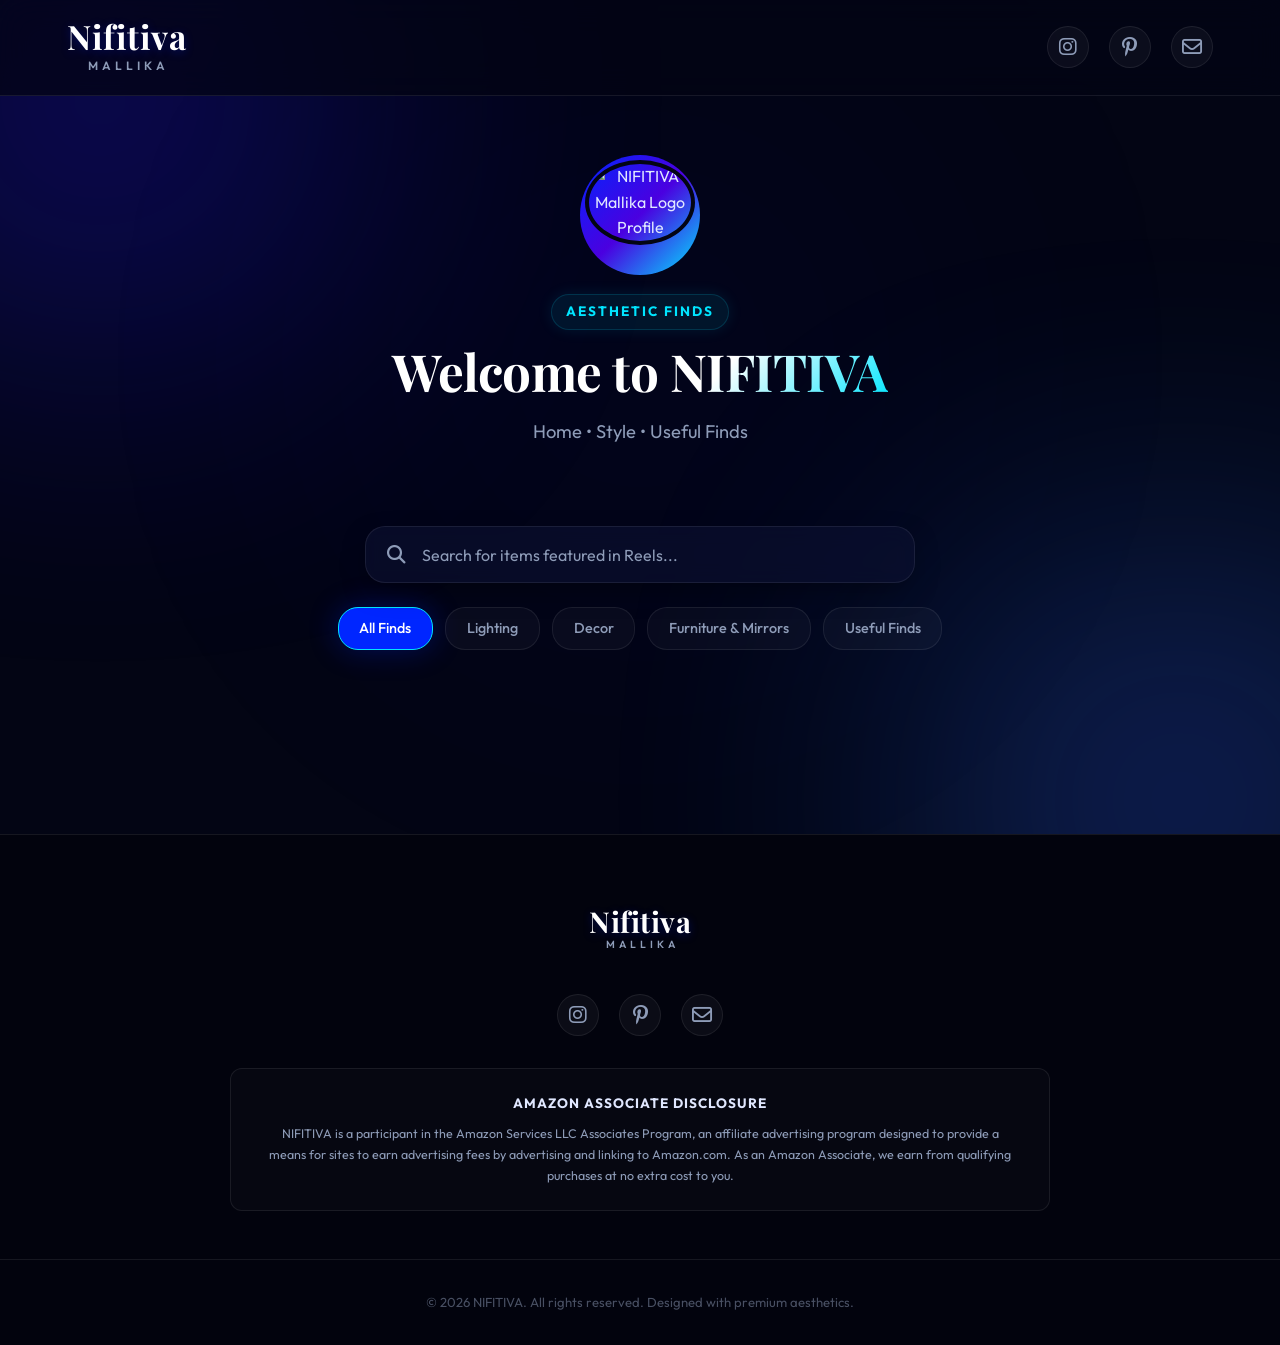
==== index.html @ 05ea8a40 "Deployment: Add cache buster query parameters to index.html assets" ====
<!DOCTYPE html>
<html lang="en">
<head>
  <meta charset="UTF-8">
  <meta name="viewport" content="width=device-width, initial-scale=1.0">
  
  <!-- Premium SEO Tags -->
  <title>NIFITIVA | Curated Premium Home Decor & Useful Finds</title>
  <meta name="description" content="Discover high-aesthetic home decor, lighting, furniture, and useful finds curated by NIFITIVA. Shop Amazon affiliate links featured in our viral reels.">
  
  <!-- Open Graph / Social Sharing Meta -->
  <meta property="og:type" content="website">
  <meta property="og:title" content="NIFITIVA | Premium Home Decor & Useful Finds">
  <meta property="og:description" content="Elevate your everyday spaces with curated premium finds and decor styling guides by NIFITIVA.">
  <meta property="og:url" content="https://bio.site/Nifitiva">
  <meta property="og:image" content="https://media.bio.site/sites/590d4e5c-2c2f-401d-acca-7d3d15156ab4/jFwSN9HBPLG3FWx8JLEGoY.jpg">
  <meta property="og:image:alt" content="NIFITIVA Home Styling">
  
  <!-- Favicon -->
  <link rel="icon" href="https://media.bio.site/favicon.ico">
  
  <!-- Fonts: Outfit (Body) & Playfair Display (Brand Serif Layout) -->
  <link rel="preconnect" href="https://fonts.googleapis.com">
  <link rel="preconnect" href="https://fonts.gstatic.com" crossorigin>
  <link href="https://fonts.googleapis.com/css2?family=Inter:wght@300;400;500;600&family=Outfit:wght@300;400;500;600;700;800&family=Playfair+Display:ital,wght@0,400;0,600;0,700;1,400&display=swap" rel="stylesheet">
  
  <!-- FontAwesome vector icons -->
  <link rel="stylesheet" href="https://cdnjs.cloudflare.com/ajax/libs/font-awesome/6.4.0/css/all.min.css">
  
  <!-- Linked styles -->
  <link rel="stylesheet" href="styles.css?v=2.0">
</head>
<body>

  <!-- DYNAMIC BACKGROUND BLURS -->
  <div class="bg-glow glow-top-left"></div>
  <div class="bg-glow glow-center"></div>
  <div class="bg-glow glow-bottom-right"></div>

  <!-- NAVIGATION NAVBAR -->
  <nav class="navbar" id="navbar">
    <div class="container nav-container">
      <!-- High-fidelity Vectorized Brand Logo -->
      <a href="#" class="logo-box" aria-label="NIFITIVA Home">
        <span class="logo-main">Nifitiva</span>
        <span class="logo-sub">Mallika</span>
      </a>
      
      <!-- Social links directly routing to official profiles -->
      <div class="social-nav">
        <a href="https://www.instagram.com/niffitiva" target="_blank" rel="noopener noreferrer" class="social-btn" title="Follow on Instagram" aria-label="Instagram Profile">
          <i class="fa-brands fa-instagram"></i>
        </a>
        <a href="https://www.pinterest.com/nifitivaa/" target="_blank" rel="noopener noreferrer" class="social-btn" title="Follow on Pinterest" aria-label="Pinterest Profile">
          <i class="fa-brands fa-pinterest-p"></i>
        </a>
        <a href="mailto:corexstudies@gmail.com" class="social-btn" title="Send Email" aria-label="Contact Email">
          <i class="fa-regular fa-envelope"></i>
        </a>
      </div>
    </div>
  </nav>

  <!-- MAIN COVER WRAPPER -->
  <main class="container">
    
    <!-- BRAND HERO SECTION -->
    <header class="hero">
      <div class="hero-profile-container">
        <div class="hero-profile-ring"></div>
        <img src="https://media.bio.site/sites/590d4e5c-2c2f-401d-acca-7d3d15156ab4/jFwSN9HBPLG3FWx8JLEGoY.jpg" alt="NIFITIVA Mallika Logo Profile" class="hero-profile-img">
      </div>
      
      <div class="hero-title-box">
        <span class="hero-tag">Aesthetic Finds</span>
        <h1>Welcome to <span>NIFITIVA</span></h1>
        <p>Home • Style • Useful Finds</p>
      </div>
    </header>

    <!-- INTERACTIVE CONTROL PANEL (Search + Filters) -->
    <section class="control-panel">
      <!-- Real-time search bar -->
      <div class="search-wrapper">
        <input type="text" id="search-input" class="search-input" placeholder="Search for items featured in Reels..." autocomplete="off">
        <i class="fa-solid fa-magnifying-glass search-icon"></i>
      </div>
      
      <!-- Categories Filter Tabs -->
      <div class="filter-tabs">
        <button class="filter-btn active" data-category="all" id="btn-cat-all">All Finds</button>
        <button class="filter-btn" data-category="lighting" id="btn-cat-lighting">Lighting</button>
        <button class="filter-btn" data-category="decor" id="btn-cat-decor">Decor</button>
        <button class="filter-btn" data-category="furniture" id="btn-cat-furniture">Furniture & Mirrors</button>
        <button class="filter-btn" data-category="useful finds" id="btn-cat-useful">Useful Finds</button>
      </div>
    </section>

    <!-- PRODUCTS DYNAMIC GRID -->
    <section class="products-section">
      <div class="product-grid" id="product-grid">
        <!-- Dynamically loaded product card items via script.js -->
      </div>
    </section>

  </main>

  <!-- LEGALLY COMPLIANT DISCLOSURE FOOTER -->
  <footer class="footer">
    <div class="container footer-content">
      <div class="footer-brand">
        <div class="logo-box">
          <span class="logo-main" style="font-size:1.8rem;">Nifitiva</span>
          <span class="logo-sub" style="font-size:0.65rem; color:var(--clr-muted)">Mallika</span>
        </div>
      </div>
      
      <!-- Follow-up social links -->
      <div class="footer-socials">
        <a href="https://www.instagram.com/niffitiva" target="_blank" rel="noopener noreferrer" class="social-btn" aria-label="Instagram">
          <i class="fa-brands fa-instagram"></i>
        </a>
        <a href="https://www.pinterest.com/nifitivaa/" target="_blank" rel="noopener noreferrer" class="social-btn" aria-label="Pinterest">
          <i class="fa-brands fa-pinterest-p"></i>
        </a>
        <a href="mailto:corexstudies@gmail.com" class="social-btn" aria-label="Email">
          <i class="fa-regular fa-envelope"></i>
        </a>
      </div>

      <!-- Amazon Legal Disclaimer Box -->
      <div class="footer-disclosure">
        <h4>Amazon Associate Disclosure</h4>
        <p class="disclosure-text">
          NIFITIVA is a participant in the Amazon Services LLC Associates Program, an affiliate advertising program designed to provide a means for sites to earn advertising fees by advertising and linking to Amazon.com. As an Amazon Associate, we earn from qualifying purchases at no extra cost to you.
        </p>
      </div>
    </div>
    
    <div class="footer-bottom">
      <p>&copy; 2026 NIFITIVA. All rights reserved. Designed with premium aesthetics.</p>
    </div>
  </footer>

  <!-- NOTIFICATION TOAST OVERLAY -->
  <div id="toast" class="toast" role="alert" aria-live="assertive">
    <i class="fa-solid fa-circle-check"></i>
    <span id="toast-text">Affiliate link copied successfully!</span>
  </div>

  <!-- Main JavaScript File -->
  <script src="script.js?v=2.0"></script>
</body>
</html>
---- styles.css ----
/*
 * NIFITIVA Premium Amazon Affiliate Hub Stylesheet
 * Designed around brand colors: High-energy Royal Blue Gradient to Obsidian Midnight
 */

@import url('https://fonts.googleapis.com/css2?family=Outfit:wght@300;400;500;600;700;800&family=Playfair+Display:ital,wght@0,400;0,600;0,700;1,400&display=swap');

:root {
  /* Dynamic Color Palette */
  --bg-dark: #030514;          /* Pure obsidian background */
  --bg-deep: #060924;          /* Deep navy base */
  --bg-card: rgba(10, 15, 48, 0.5); /* Glassmorphism card fill */
  --bg-card-hover: rgba(16, 24, 76, 0.7); /* Hover glass fill */
  
  --clr-royal: #0026FF;        /* Vibrant electric blue */
  --clr-indigo: #4A00E0;       /* Rich indigo */
  --clr-teal: #00E5FF;         /* Bright electric cyan */
  --clr-white: #FFFFFF;        /* Ice white text */
  --clr-ice: #E0E7FF;          /* High contrast light text */
  --clr-muted: #8E9CB8;        /* Muted slate text */
  --clr-border: rgba(255, 255, 255, 0.08); /* Card outer reflective border */
  --clr-border-hover: rgba(0, 229, 255, 0.3); /* Cyan border glow */

  /* Typography */
  --font-serif: 'Playfair Display', Georgia, serif;
  --font-sans: 'Outfit', 'Inter', sans-serif;

  /* Global Metrics */
  --radius-lg: 20px;
  --radius-md: 12px;
  --radius-sm: 8px;
  --transition: all 0.35s cubic-bezier(0.25, 0.8, 0.25, 1);
  --max-width: 1280px;
  --shadow: 0 10px 30px -10px rgba(0, 0, 0, 0.5);
  --glow-shadow: 0 0 30px rgba(0, 38, 255, 0.3);
}

/* Base resets */
* {
  margin: 0;
  padding: 0;
  box-sizing: border-box;
}

html {
  scroll-behavior: smooth;
  overflow-x: hidden;
}

body {
  font-family: var(--font-sans);
  background-color: var(--bg-dark);
  color: var(--clr-ice);
  line-height: 1.6;
  position: relative;
  min-height: 100vh;
}

/* Background Glowing Blurs */
.bg-glow {
  position: fixed;
  width: 500px;
  height: 500px;
  border-radius: 50%;
  z-index: -1;
  filter: blur(140px);
  pointer-events: none;
  opacity: 0.35;
}

.glow-top-left {
  top: -150px;
  left: -150px;
  background: radial-gradient(circle, var(--clr-royal), var(--clr-indigo));
  animation: floatGlow 15s infinite alternate ease-in-out;
}

.glow-bottom-right {
  bottom: -150px;
  right: -150px;
  background: radial-gradient(circle, var(--clr-indigo), var(--clr-teal));
  animation: floatGlow 18s infinite alternate-reverse ease-in-out;
}

.glow-center {
  top: 40%;
  left: 50%;
  transform: translate(-50%, -50%);
  width: 600px;
  height: 600px;
  background: radial-gradient(circle, rgba(0, 38, 255, 0.2), rgba(74, 0, 224, 0.15));
  opacity: 0.25;
  filter: blur(160px);
}

@keyframes floatGlow {
  0% { transform: translate(0, 0) scale(1); }
  50% { transform: translate(40px, 60px) scale(1.1); }
  100% { transform: translate(-20px, -40px) scale(0.95); }
}

/* Scrollbar styling */
::-webkit-scrollbar {
  width: 10px;
}
::-webkit-scrollbar-track {
  background: var(--bg-dark);
}
::-webkit-scrollbar-thumb {
  background: rgba(255, 255, 255, 0.1);
  border-radius: var(--radius-sm);
  border: 2px solid var(--bg-dark);
}
::-webkit-scrollbar-thumb:hover {
  background: var(--clr-royal);
}

/* Container */
.container {
  width: 92%;
  max-width: var(--max-width);
  margin: 0 auto;
  padding: 0 1rem;
}

/* Header & Brand Logo */
.navbar {
  position: fixed;
  top: 0;
  left: 0;
  width: 100%;
  background: rgba(3, 5, 20, 0.75);
  backdrop-filter: blur(16px);
  -webkit-backdrop-filter: blur(16px);
  border-bottom: 1px solid var(--clr-border);
  z-index: 1000;
  padding: 1.25rem 0;
  transition: var(--transition);
}

.navbar.scrolled {
  padding: 0.85rem 0;
  background: rgba(3, 5, 20, 0.9);
  box-shadow: 0 10px 30px rgba(0, 0, 0, 0.6);
}

.nav-container {
  display: flex;
  justify-content: space-between;
  align-items: center;
}

/* Vectorized HTML Logo */
.logo-box {
  display: flex;
  flex-direction: column;
  align-items: center;
  cursor: pointer;
  user-select: none;
  text-decoration: none;
}

.logo-main {
  font-family: var(--font-serif);
  font-size: 2.1rem;
  font-weight: 700;
  letter-spacing: 0.5px;
  color: var(--clr-white);
  line-height: 1;
  text-shadow: 0 2px 10px rgba(0, 38, 255, 0.3);
  transition: var(--transition);
}

.logo-sub {
  font-family: var(--font-sans);
  font-size: 0.75rem;
  font-weight: 600;
  letter-spacing: 4px;
  color: var(--clr-muted);
  text-transform: uppercase;
  margin-top: 2px;
  margin-right: -4px; /* offset letter spacing */
  transition: var(--transition);
}

.logo-box:hover .logo-main {
  color: var(--clr-teal);
  text-shadow: 0 0 15px rgba(0, 229, 255, 0.5);
}
.logo-box:hover .logo-sub {
  color: var(--clr-white);
}

/* Social icons in nav */
.social-nav {
  display: flex;
  gap: 1.25rem;
  align-items: center;
}

.social-btn {
  color: var(--clr-muted);
  font-size: 1.25rem;
  width: 42px;
  height: 42px;
  border-radius: 50%;
  background: rgba(255, 255, 255, 0.04);
  border: 1px solid var(--clr-border);
  display: flex;
  align-items: center;
  justify-content: center;
  transition: var(--transition);
  text-decoration: none;
}

.social-btn:hover {
  color: var(--clr-white);
  background: rgba(0, 38, 255, 0.3);
  border-color: var(--clr-teal);
  transform: translateY(-4px);
  box-shadow: 0 5px 15px rgba(0, 229, 255, 0.2);
}

/* Hero Section */
.hero {
  padding-top: 10rem;
  padding-bottom: 4rem;
  text-align: center;
  position: relative;
}

.hero-profile-container {
  width: 110px;
  height: 110px;
  margin: 0 auto 1.5rem;
  position: relative;
}

.hero-profile-ring {
  position: absolute;
  top: -5px;
  left: -5px;
  width: 120px;
  height: 120px;
  border-radius: 50%;
  background: linear-gradient(135deg, var(--clr-royal), var(--clr-indigo), var(--clr-teal));
  animation: spinRing 8s linear infinite;
  z-index: 1;
}

@keyframes spinRing {
  100% { transform: rotate(360deg); }
}

.hero-profile-img {
  width: 100%;
  height: 100%;
  object-fit: cover;
  border-radius: 50%;
  border: 4px solid var(--bg-dark);
  position: relative;
  z-index: 2;
}

.hero-title-box {
  margin-bottom: 1rem;
}

.hero-tag {
  font-family: var(--font-sans);
  font-size: 0.85rem;
  font-weight: 700;
  text-transform: uppercase;
  color: var(--clr-teal);
  letter-spacing: 2px;
  background: rgba(0, 229, 255, 0.08);
  padding: 6px 14px;
  border-radius: var(--radius-lg);
  border: 1px solid rgba(0, 229, 255, 0.15);
  display: inline-block;
  margin-bottom: 0.75rem;
  box-shadow: 0 0 15px rgba(0, 229, 255, 0.1);
}

.hero h1 {
  font-family: var(--font-serif);
  font-size: 3.2rem;
  font-weight: 700;
  color: var(--clr-white);
  letter-spacing: -0.5px;
  line-height: 1.15;
  margin-bottom: 1rem;
}

.hero h1 span {
  background: linear-gradient(135deg, var(--clr-white) 30%, var(--clr-teal) 100%);
  -webkit-background-clip: text;
  -webkit-text-fill-color: transparent;
}

.hero p {
  font-size: 1.15rem;
  color: var(--clr-muted);
  max-width: 600px;
  margin: 0 auto;
}

/* Control Panel: Search & Filters */
.control-panel {
  margin-bottom: 3.5rem;
  display: flex;
  flex-direction: column;
  gap: 1.5rem;
  align-items: center;
}

/* Search Bar styling */
.search-wrapper {
  position: relative;
  width: 100%;
  max-width: 550px;
}

.search-input {
  width: 100%;
  padding: 1.1rem 1.5rem 1.1rem 3.5rem;
  border-radius: var(--radius-lg);
  border: 1px solid var(--clr-border);
  background: rgba(12, 17, 51, 0.6);
  color: var(--clr-white);
  font-family: var(--font-sans);
  font-size: 1rem;
  outline: none;
  transition: var(--transition);
  backdrop-filter: blur(10px);
  -webkit-backdrop-filter: blur(10px);
  box-shadow: var(--shadow);
}

.search-input::placeholder {
  color: var(--clr-muted);
}

.search-input:focus {
  border-color: var(--clr-teal);
  background: rgba(12, 17, 51, 0.85);
  box-shadow: 0 0 25px rgba(0, 229, 255, 0.15), var(--shadow);
}

.search-icon {
  position: absolute;
  left: 1.4rem;
  top: 50%;
  transform: translateY(-50%);
  color: var(--clr-muted);
  font-size: 1.15rem;
  transition: var(--transition);
  pointer-events: none;
}

.search-input:focus + .search-icon {
  color: var(--clr-teal);
}

/* Filters */
.filter-tabs {
  display: flex;
  gap: 0.75rem;
  flex-wrap: wrap;
  justify-content: center;
  max-width: 800px;
}

.filter-btn {
  padding: 0.7rem 1.3rem;
  border-radius: var(--radius-lg);
  border: 1px solid var(--clr-border);
  background: rgba(255, 255, 255, 0.03);
  color: var(--clr-muted);
  font-family: var(--font-sans);
  font-weight: 500;
  font-size: 0.9rem;
  cursor: pointer;
  transition: var(--transition);
}

.filter-btn:hover {
  background: rgba(255, 255, 255, 0.07);
  color: var(--clr-ice);
  border-color: rgba(255, 255, 255, 0.2);
}

.filter-btn.active {
  background: var(--clr-royal);
  color: var(--clr-white);
  border-color: var(--clr-teal);
  box-shadow: var(--glow-shadow);
}

/* Product Section */
.products-section {
  padding-bottom: 8rem;
}

/* Grid Layout */
.product-grid {
  display: grid;
  grid-template-columns: repeat(auto-fill, minmax(310px, 1fr));
  gap: 2.25rem;
}

/* Grid Empty State */
.empty-state {
  grid-column: 1 / -1;
  text-align: center;
  padding: 5rem 2rem;
  background: var(--bg-card);
  border-radius: var(--radius-lg);
  border: 1px solid var(--clr-border);
  backdrop-filter: blur(12px);
  -webkit-backdrop-filter: blur(12px);
}

.empty-state i {
  font-size: 3rem;
  color: var(--clr-muted);
  margin-bottom: 1.5rem;
}

.empty-state h3 {
  font-family: var(--font-serif);
  font-size: 1.8rem;
  margin-bottom: 0.5rem;
}

.empty-state p {
  color: var(--clr-muted);
  font-size: 1.05rem;
}

/* Premium Product Card styling */
.product-card {
  background: var(--bg-card);
  border-radius: var(--radius-lg);
  border: 1px solid var(--clr-border);
  overflow: hidden;
  box-shadow: var(--shadow);
  transition: var(--transition);
  display: flex;
  flex-direction: column;
  height: 100%;
  position: relative;
}

.product-card:hover {
  transform: translateY(-8px);
  border-color: var(--clr-border-hover);
  background: var(--bg-card-hover);
  box-shadow: 0 15px 40px -10px rgba(0, 38, 255, 0.25), var(--shadow);
}

/* Image Container */
.product-image-wrapper {
  position: relative;
  aspect-ratio: 1 / 1;
  width: 100%;
  overflow: hidden;
  background: rgba(0, 0, 0, 0.3);
}

.product-image {
  width: 100%;
  height: 100%;
  object-fit: cover;
  transition: transform 0.6s cubic-bezier(0.25, 0.8, 0.25, 1);
}

.product-card:hover .product-image {
  transform: scale(1.08);
}

/* Card badges */
.card-badge {
  position: absolute;
  top: 1rem;
  left: 1rem;
  background: rgba(3, 5, 20, 0.7);
  backdrop-filter: blur(8px);
  -webkit-backdrop-filter: blur(8px);
  padding: 5px 12px;
  border-radius: var(--radius-md);
  border: 1px solid var(--clr-border);
  color: var(--clr-teal);
  font-size: 0.75rem;
  font-weight: 700;
  text-transform: uppercase;
  letter-spacing: 1px;
  z-index: 10;
}

/* Action button inside thumbnail overlay on hover */
.product-action-overlay {
  position: absolute;
  top: 0;
  left: 0;
  width: 100%;
  height: 100%;
  background: rgba(3, 5, 20, 0.6);
  opacity: 0;
  display: flex;
  align-items: center;
  justify-content: center;
  transition: var(--transition);
  z-index: 5;
}

.product-card:hover .product-action-overlay {
  opacity: 1;
}

.copy-link-btn {
  background: rgba(255, 255, 255, 0.1);
  color: var(--clr-white);
  border: 1px solid rgba(255, 255, 255, 0.2);
  width: 48px;
  height: 48px;
  border-radius: 50%;
  display: flex;
  align-items: center;
  justify-content: center;
  font-size: 1.1rem;
  cursor: pointer;
  transition: var(--transition);
  backdrop-filter: blur(10px);
  -webkit-backdrop-filter: blur(10px);
}

.copy-link-btn:hover {
  background: var(--clr-white);
  color: var(--bg-dark);
  transform: scale(1.1);
}

/* Content wrapper */
.product-content {
  padding: 1.5rem;
  display: flex;
  flex-direction: column;
  flex-grow: 1;
}

.product-title {
  font-family: var(--font-sans);
  font-size: 1.15rem;
  font-weight: 600;
  color: var(--clr-white);
  margin-bottom: 0.65rem;
  line-height: 1.35;
  transition: var(--transition);
}

.product-card:hover .product-title {
  color: var(--clr-teal);
}

.product-desc {
  font-size: 0.88rem;
  color: var(--clr-muted);
  line-height: 1.5;
  margin-bottom: 1.5rem;
  flex-grow: 1;
}

/* Affiliate Buy Button */
.buy-button {
  display: flex;
  align-items: center;
  justify-content: center;
  gap: 0.65rem;
  width: 100%;
  padding: 0.95rem;
  background: linear-gradient(135deg, var(--clr-royal), var(--clr-indigo));
  color: var(--clr-white);
  border: 1px solid var(--clr-teal);
  border-radius: var(--radius-md);
  font-family: var(--font-sans);
  font-weight: 600;
  font-size: 0.95rem;
  text-decoration: none;
  cursor: pointer;
  transition: var(--transition);
  box-shadow: 0 4px 15px rgba(0, 38, 255, 0.2);
}

.buy-button:hover {
  background: linear-gradient(135deg, #001FD6, #3B00C7);
  box-shadow: var(--glow-shadow);
  transform: translateY(-2px);
}

.buy-button i {
  font-size: 1rem;
  transition: var(--transition);
}

.buy-button:hover i {
  transform: translateX(4px);
}

/* Footer Section */
.footer {
  background-color: #02030d;
  color: var(--clr-muted);
  border-top: 1px solid var(--clr-border);
  padding: 4.5rem 0 2rem;
  position: relative;
}

.footer-content {
  display: flex;
  flex-direction: column;
  align-items: center;
  gap: 2rem;
  text-align: center;
  margin-bottom: 3rem;
}

.footer-brand {
  margin-bottom: 0.5rem;
}

.footer-socials {
  display: flex;
  gap: 1.25rem;
}

/* Disclosure layout */
.footer-disclosure {
  width: 100%;
  max-width: 820px;
  background: rgba(255, 255, 255, 0.02);
  border: 1px solid var(--clr-border);
  border-radius: var(--radius-md);
  padding: 1.5rem 2rem;
}

.footer-disclosure h4 {
  font-family: var(--font-sans);
  font-size: 0.85rem;
  font-weight: 700;
  text-transform: uppercase;
  color: var(--clr-ice);
  margin-bottom: 0.5rem;
  letter-spacing: 1px;
}

.disclosure-text {
  font-size: 0.78rem;
  color: var(--clr-muted);
  line-height: 1.7;
}

.footer-bottom {
  text-align: center;
  padding-top: 2rem;
  border-top: 1px solid var(--clr-border);
  font-size: 0.82rem;
  color: rgba(142, 156, 184, 0.5);
}

/* Toast Message */
.toast {
  position: fixed;
  bottom: 2rem;
  left: 50%;
  transform: translate(-50%, 100px);
  background: rgba(10, 15, 48, 0.95);
  border: 1px solid var(--clr-teal);
  color: var(--clr-white);
  padding: 0.85rem 1.75rem;
  border-radius: var(--radius-lg);
  font-family: var(--font-sans);
  font-weight: 600;
  font-size: 0.9rem;
  display: flex;
  align-items: center;
  gap: 0.65rem;
  box-shadow: 0 10px 40px rgba(0, 229, 255, 0.3), 0 0 20px rgba(0, 38, 255, 0.2);
  opacity: 0;
  visibility: hidden;
  transition: transform 0.4s cubic-bezier(0.175, 0.885, 0.32, 1.275), opacity 0.4s, visibility 0.4s;
  z-index: 2000;
}

.toast.show {
  transform: translate(-50%, 0);
  opacity: 1;
  visibility: visible;
}

.toast i {
  color: var(--clr-teal);
  font-size: 1.1rem;
}

/* Responsive configurations */
@media (max-width: 1024px) {
  .hero h1 {
    font-size: 2.8rem;
  }
}

@media (max-width: 768px) {
  .navbar {
    padding: 1rem 0;
  }
  .social-nav {
    gap: 0.75rem;
  }
  .social-btn {
    width: 38px;
    height: 38px;
    font-size: 1.1rem;
  }
  .hero {
    padding-top: 8rem;
  }
  .hero h1 {
    font-size: 2.3rem;
  }
  .hero p {
    font-size: 1rem;
  }
  .product-grid {
    grid-template-columns: repeat(auto-fill, minmax(280px, 1fr));
    gap: 1.5rem;
  }
  .footer-disclosure {
    padding: 1.25rem 1.5rem;
  }
}

@media (max-width: 580px) {
  .logo-main {
    font-size: 1.7rem;
  }
  .logo-sub {
    font-size: 0.65rem;
    letter-spacing: 3px;
  }
  .hero {
    padding-top: 7rem;
    padding-bottom: 2.5rem;
  }
  .hero-profile-container {
    width: 80px;
    height: 80px;
    margin-bottom: 1rem;
  }
  .hero-profile-ring {
    width: 90px;
    height: 90px;
  }
  .hero h1 {
    font-size: 2rem;
  }
  .hero p {
    font-size: 0.95rem;
  }
  .control-panel {
    margin-bottom: 2rem;
    gap: 1rem;
  }
  .search-input {
    padding: 0.9rem 1.2rem 0.9rem 2.8rem;
    font-size: 0.9rem;
  }
  .search-icon {
    left: 1.1rem;
    font-size: 1rem;
  }
  
  /* Premium Allen Solly-style 2-Column Portrait Grid */
  .product-grid {
    grid-template-columns: repeat(2, 1fr);
    gap: 0.75rem;
    padding: 0 0.25rem;
  }
  .product-card {
    background: rgba(10, 15, 48, 0.4);
    border: 1px solid rgba(255, 255, 255, 0.06);
    border-radius: 12px;
    display: flex;
    flex-direction: column;
    overflow: hidden;
    position: relative;
    box-shadow: 0 4px 20px rgba(0, 0, 0, 0.4);
    transition: var(--transition);
  }
  
  /* Portrait Catalog Aspect Ratio (3:4) */
  .product-image-wrapper {
    aspect-ratio: 3 / 4;
    width: 100%;
    position: relative;
    overflow: hidden;
    background: rgba(0, 0, 0, 0.4);
  }
  .product-image {
    width: 100%;
    height: 100%;
    object-fit: cover;
  }
  
  /* Overlay elements */
  .product-action-overlay {
    opacity: 1;
    background: transparent;
    pointer-events: auto;
  }
  .copy-link-btn {
    position: absolute;
    top: 0.65rem;
    right: 0.65rem;
    width: 32px;
    height: 32px;
    background: rgba(3, 5, 20, 0.6);
    backdrop-filter: blur(8px);
    -webkit-backdrop-filter: blur(8px);
    border: 1px solid rgba(255, 255, 255, 0.1);
    font-size: 0.85rem;
    display: flex;
    align-items: center;
    justify-content: center;
    border-radius: 50%;
    color: var(--clr-white);
  }
  .card-badge {
    position: absolute;
    top: auto;
    bottom: 0.65rem;
    left: 0.65rem;
    background: rgba(3, 5, 20, 0.65);
    backdrop-filter: blur(8px);
    -webkit-backdrop-filter: blur(8px);
    border: 1px solid rgba(255, 255, 255, 0.08);
    color: var(--clr-teal);
    font-size: 0.6rem;
    font-weight: 700;
    text-transform: uppercase;
    letter-spacing: 0.5px;
    padding: 3px 8px;
    border-radius: 4px;
    z-index: 10;
  }
  
  /* Card body systematic spacing */
  .product-content {
    padding: 0.75rem 0.65rem 0.65rem;
    display: flex;
    flex-direction: column;
    flex-grow: 1;
    justify-content: space-between;
  }
  .product-title {
    font-size: 0.82rem;
    font-weight: 500;
    color: var(--clr-white);
    margin-bottom: 0.5rem;
    line-height: 1.3;
    display: -webkit-box;
    -webkit-line-clamp: 2;
    -webkit-box-orient: vertical;
    overflow: hidden;
    height: 2.6em; /* strict height consistency */
  }
  .product-desc {
    display: none; /* hidden to maintain strict spacing alignment */
  }
  
  /* Buy Button: Premium Compact CTA */
  .buy-button {
    padding: 0.55rem 0.65rem;
    font-size: 0.78rem;
    font-weight: 600;
    border-radius: 6px;
    gap: 0.35rem;
    border: 1px solid rgba(0, 229, 255, 0.2);
    background: linear-gradient(135deg, var(--clr-royal), var(--clr-indigo));
    box-shadow: 0 4px 10px rgba(0, 38, 255, 0.15);
  }
  .buy-button span {
    display: inline-block;
  }
  .buy-button i {
    font-size: 0.78rem;
  }
  
  /* Filter tabs compact */
  .filter-tabs {
    gap: 0.4rem;
  }
  .filter-btn {
    padding: 0.5rem 0.85rem;
    font-size: 0.78rem;
    border-radius: var(--radius-lg);
  }
}
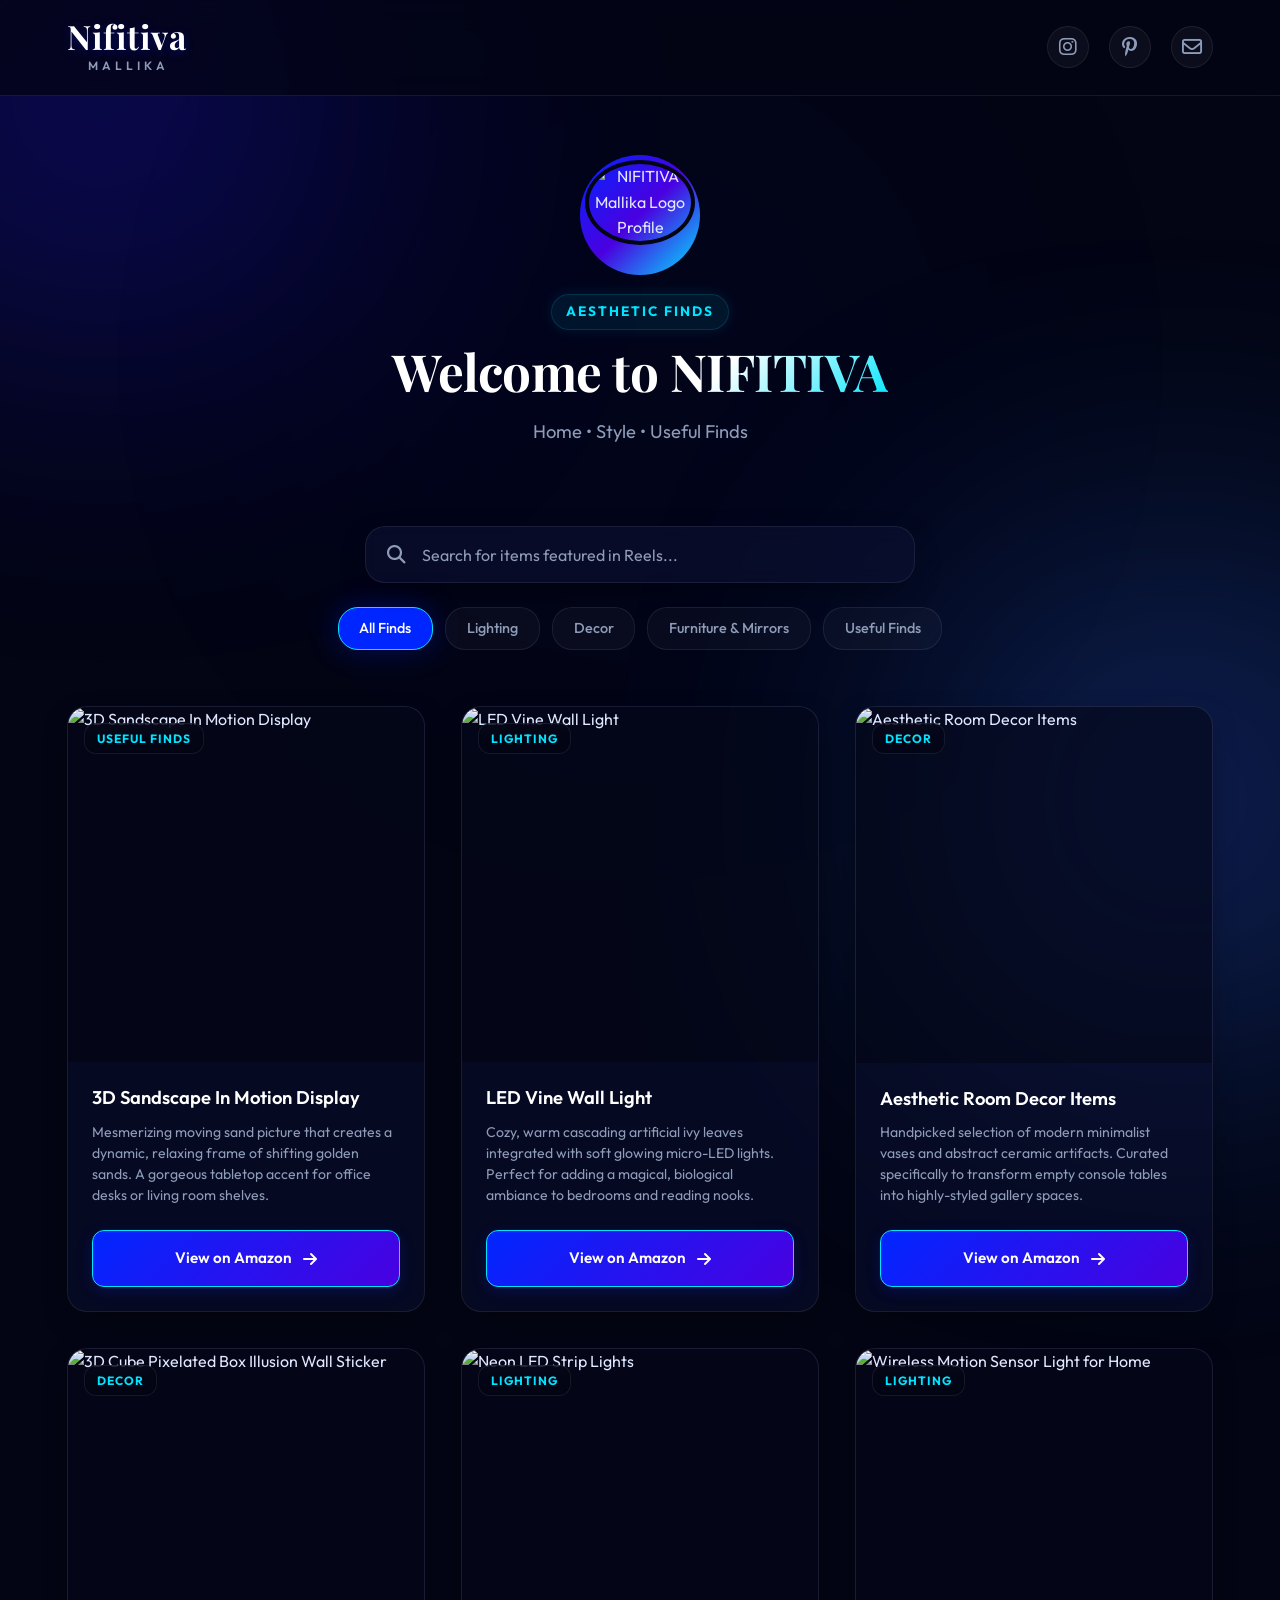
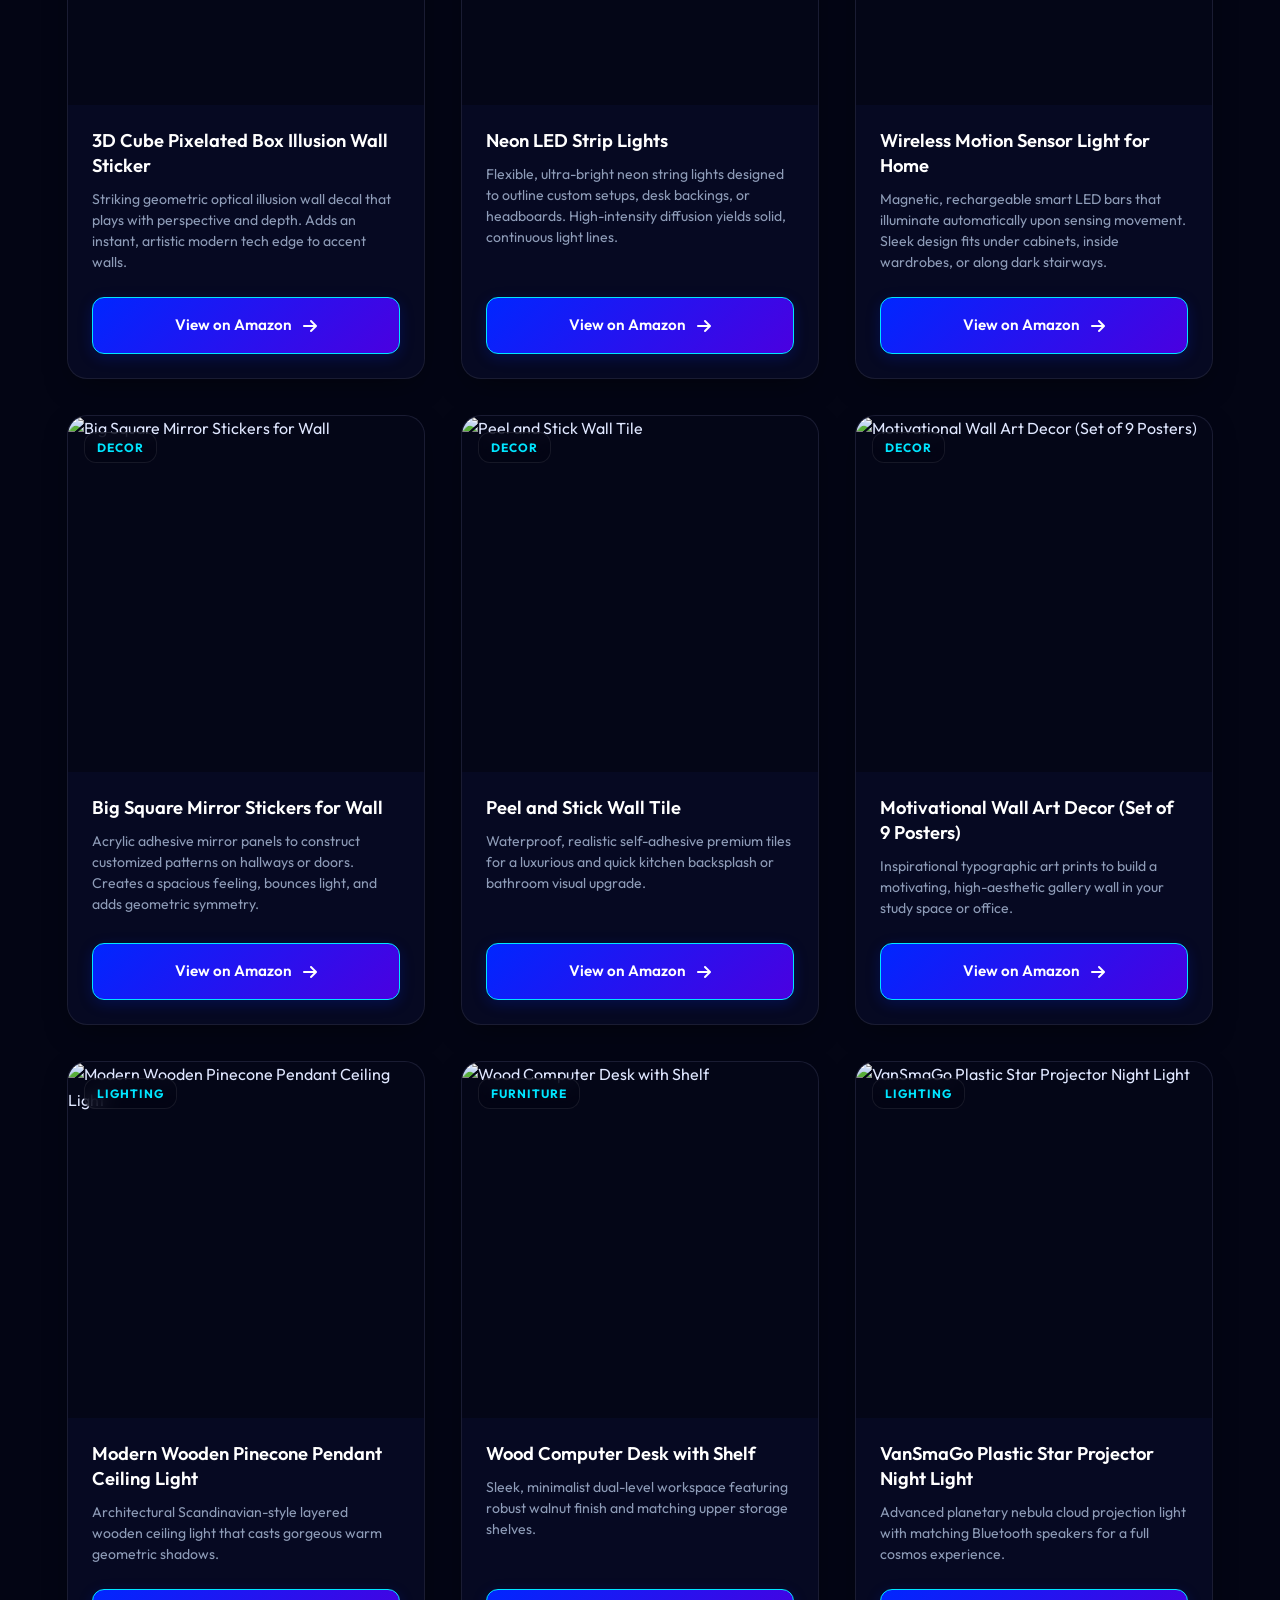
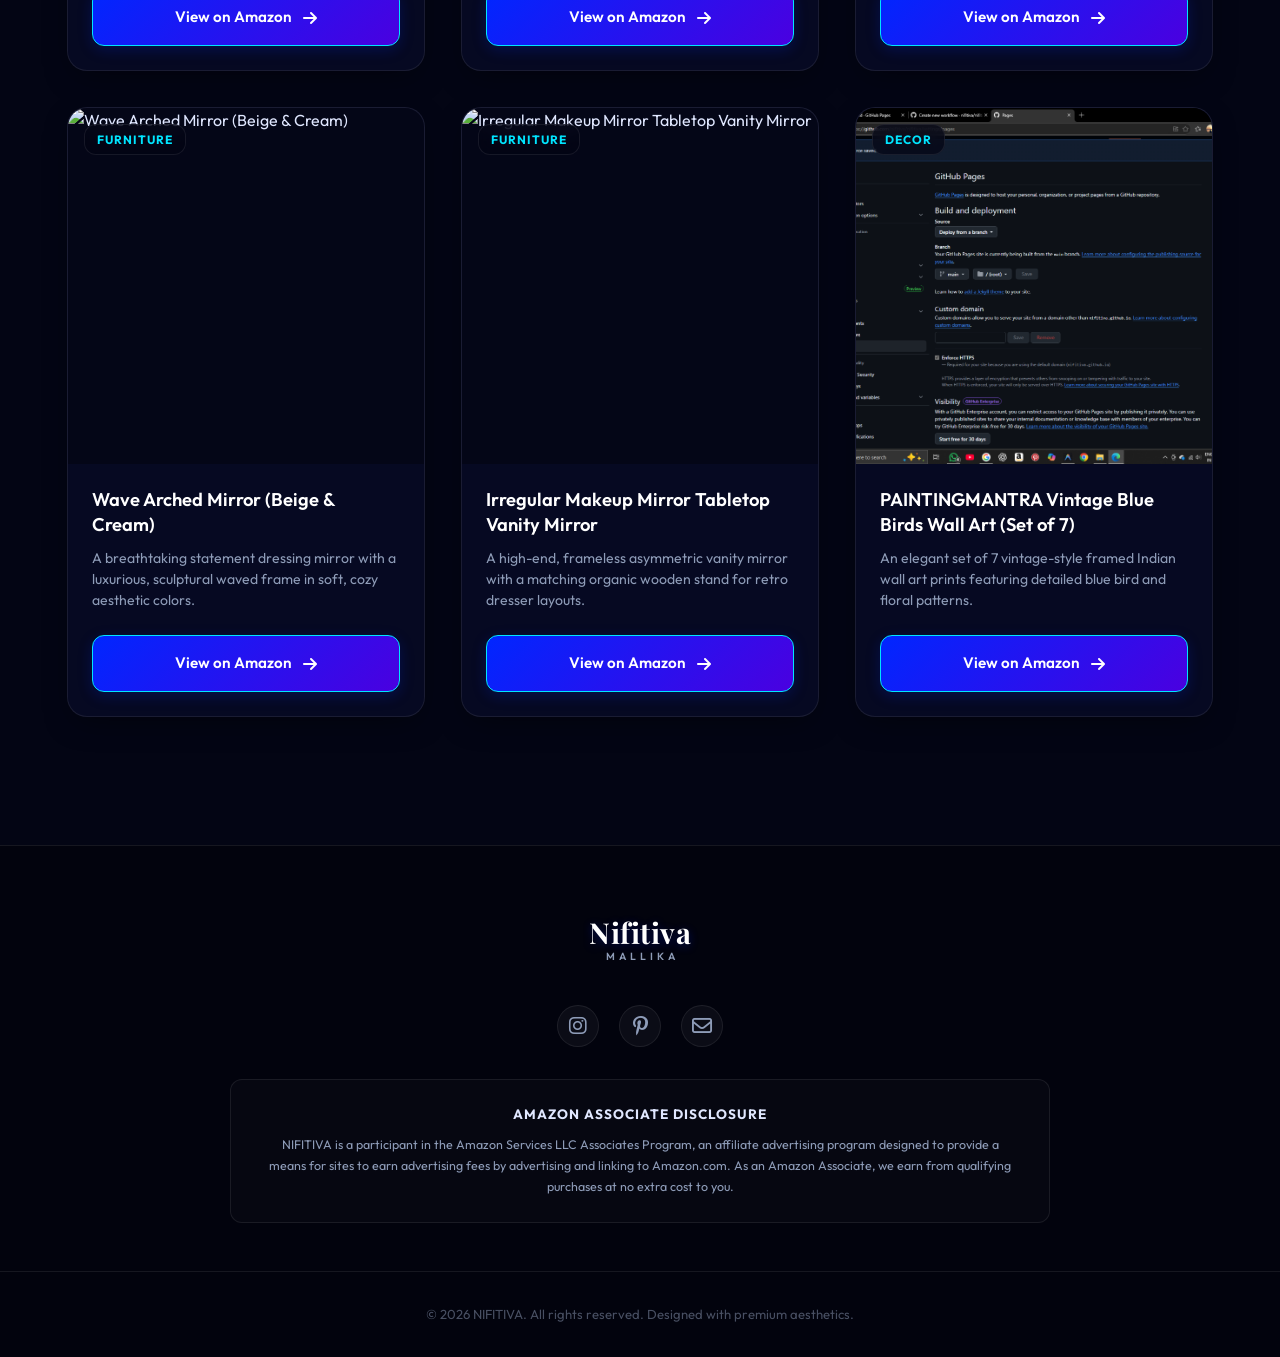
==== commit d4057ef6: "Fix: Restore high-quality original PNG artwork and bump cache busters to v=2.1" ====
--- a/index.html
+++ b/index.html
@@ -28,7 +28,7 @@
   <link rel="stylesheet" href="https://cdnjs.cloudflare.com/ajax/libs/font-awesome/6.4.0/css/all.min.css">
   
   <!-- Linked styles -->
-  <link rel="stylesheet" href="styles.css?v=2.0">
+  <link rel="stylesheet" href="styles.css?v=2.1">
 </head>
 <body>
 
@@ -149,6 +149,6 @@
   </div>
 
   <!-- Main JavaScript File -->
-  <script src="script.js?v=2.0"></script>
+  <script src="script.js?v=2.1"></script>
 </body>
 </html>
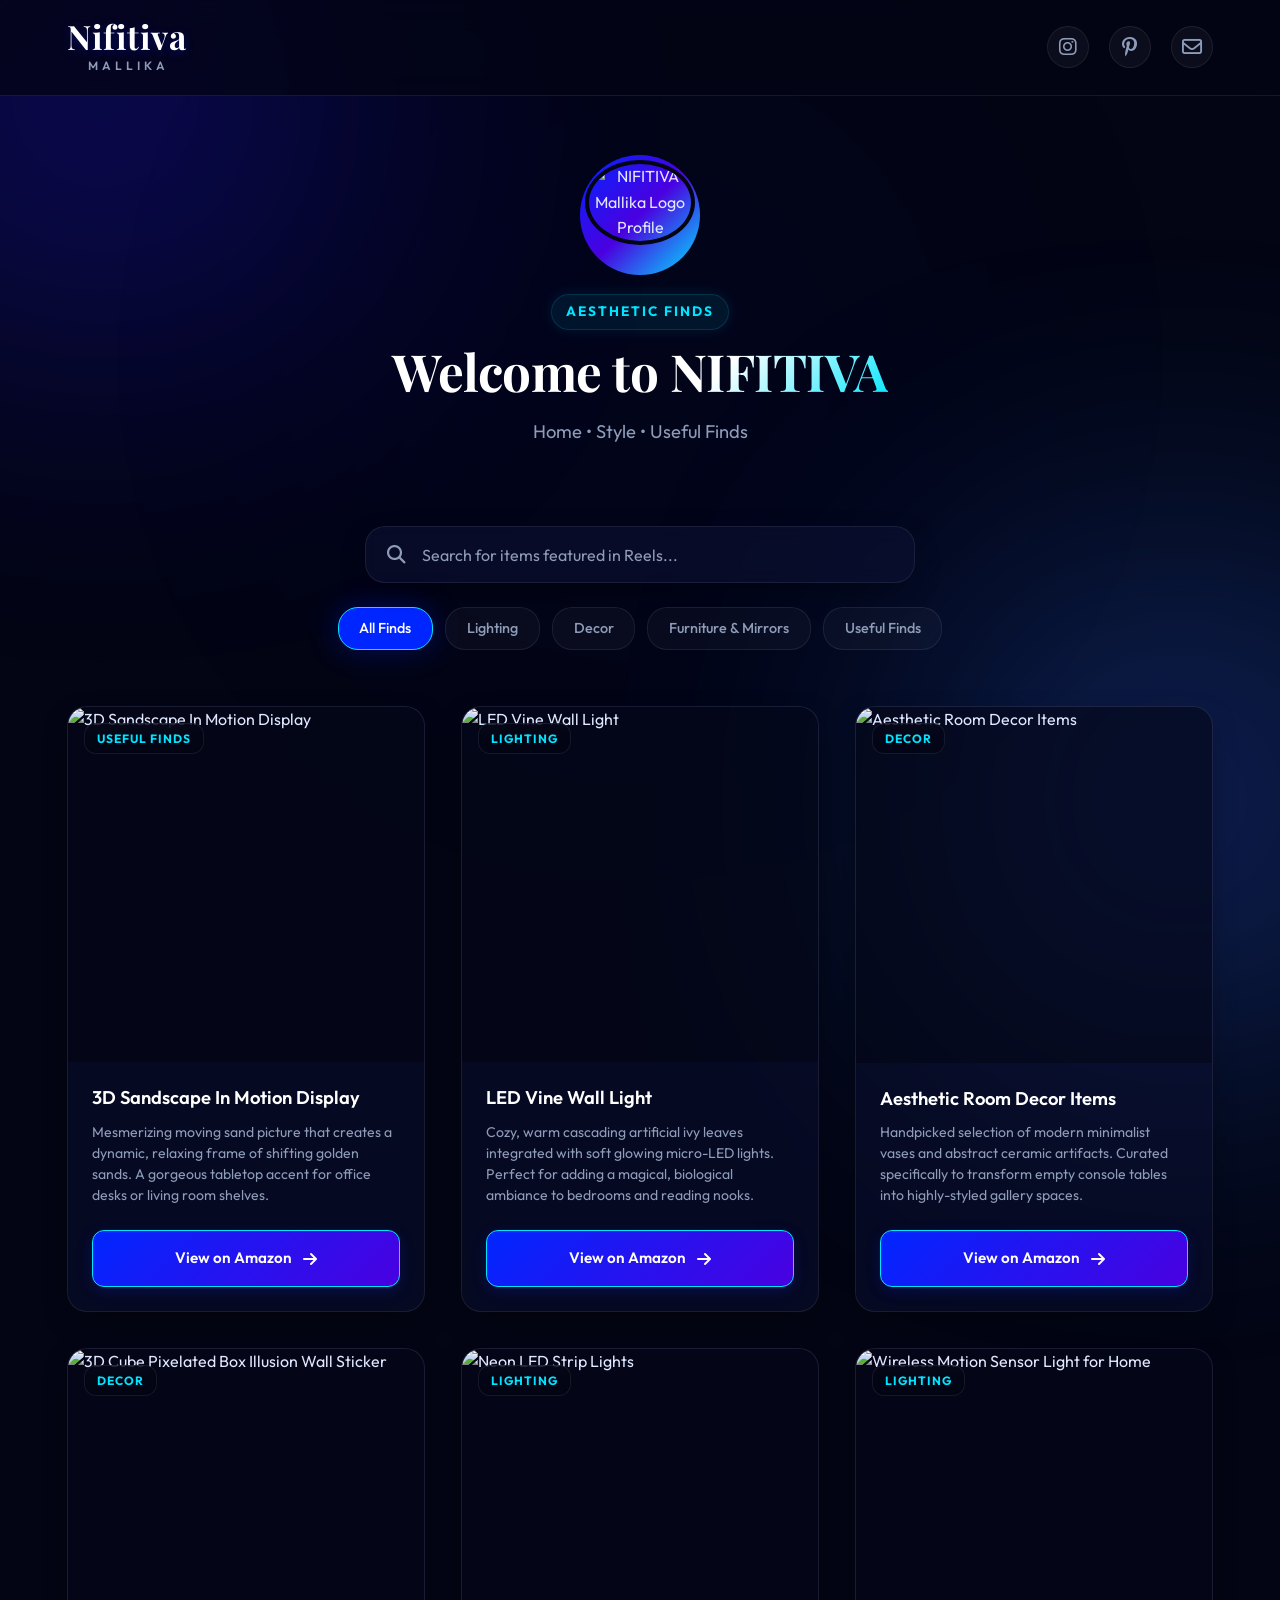
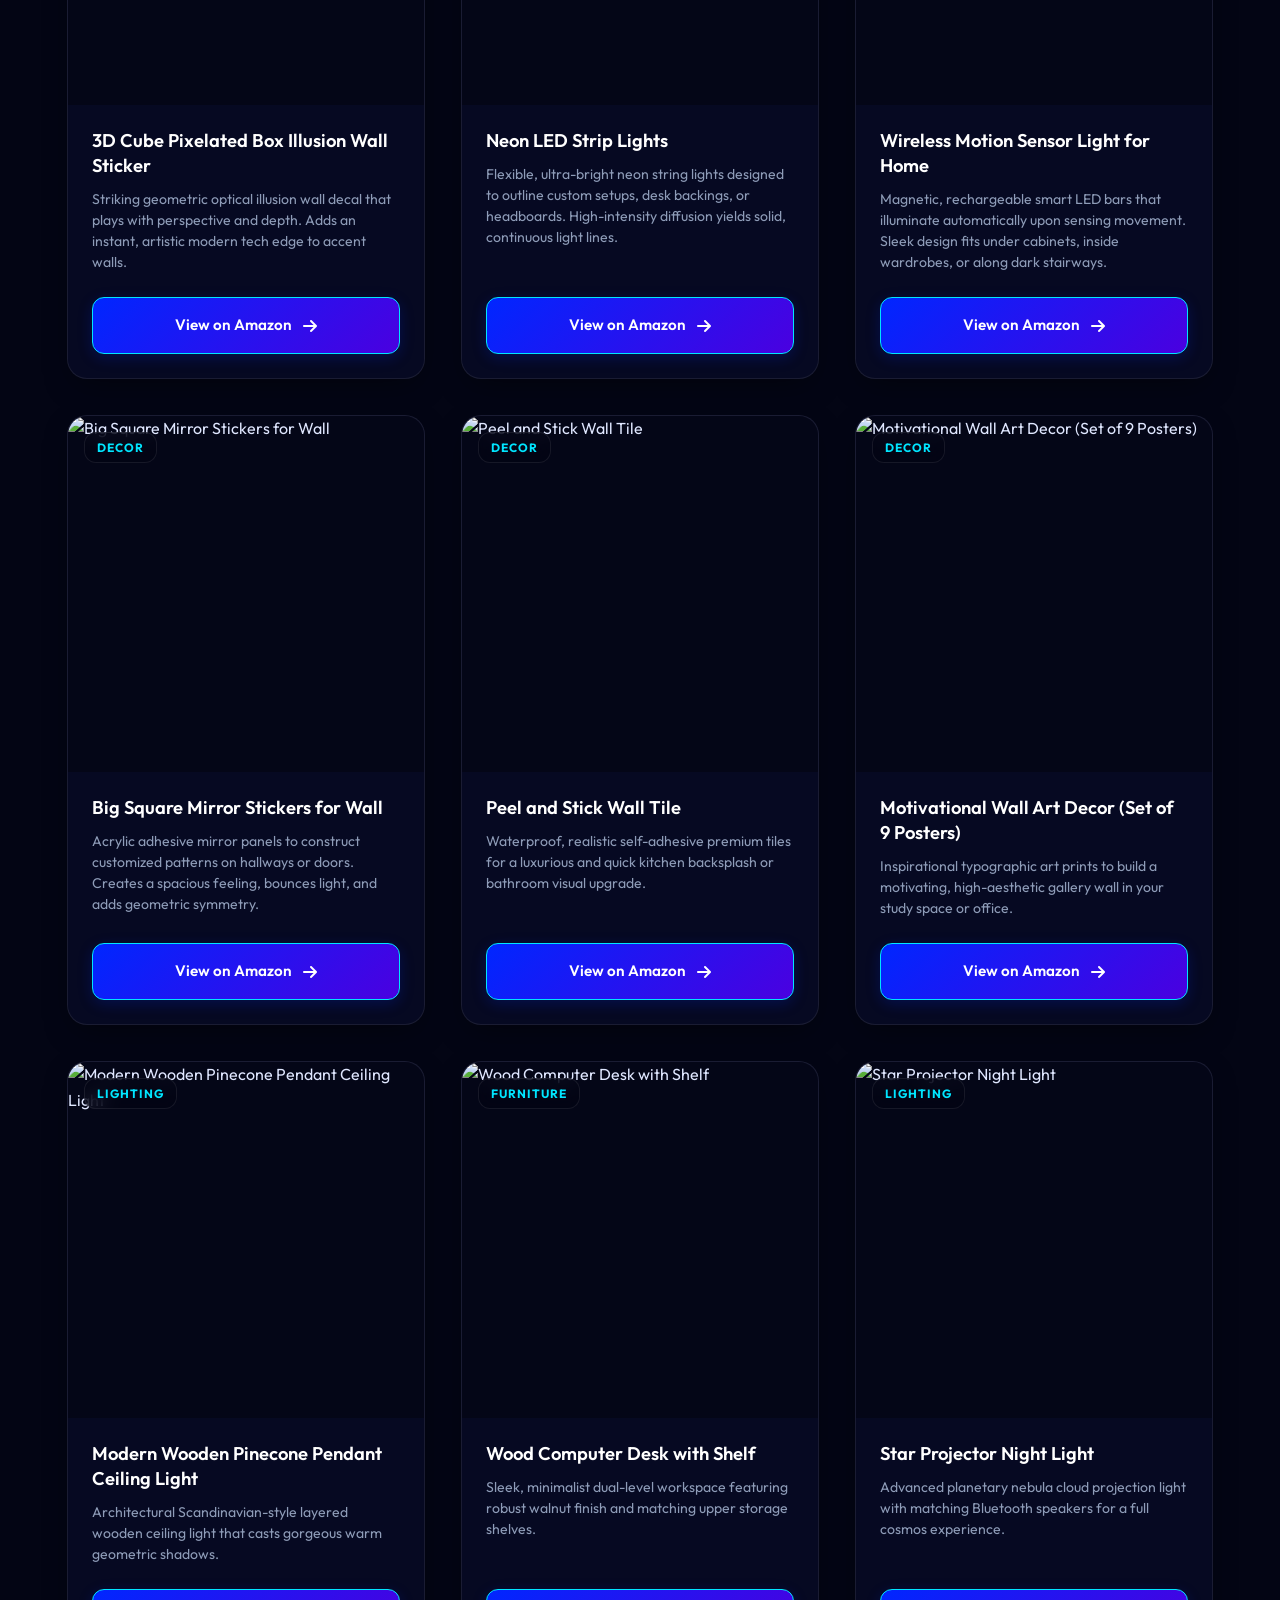
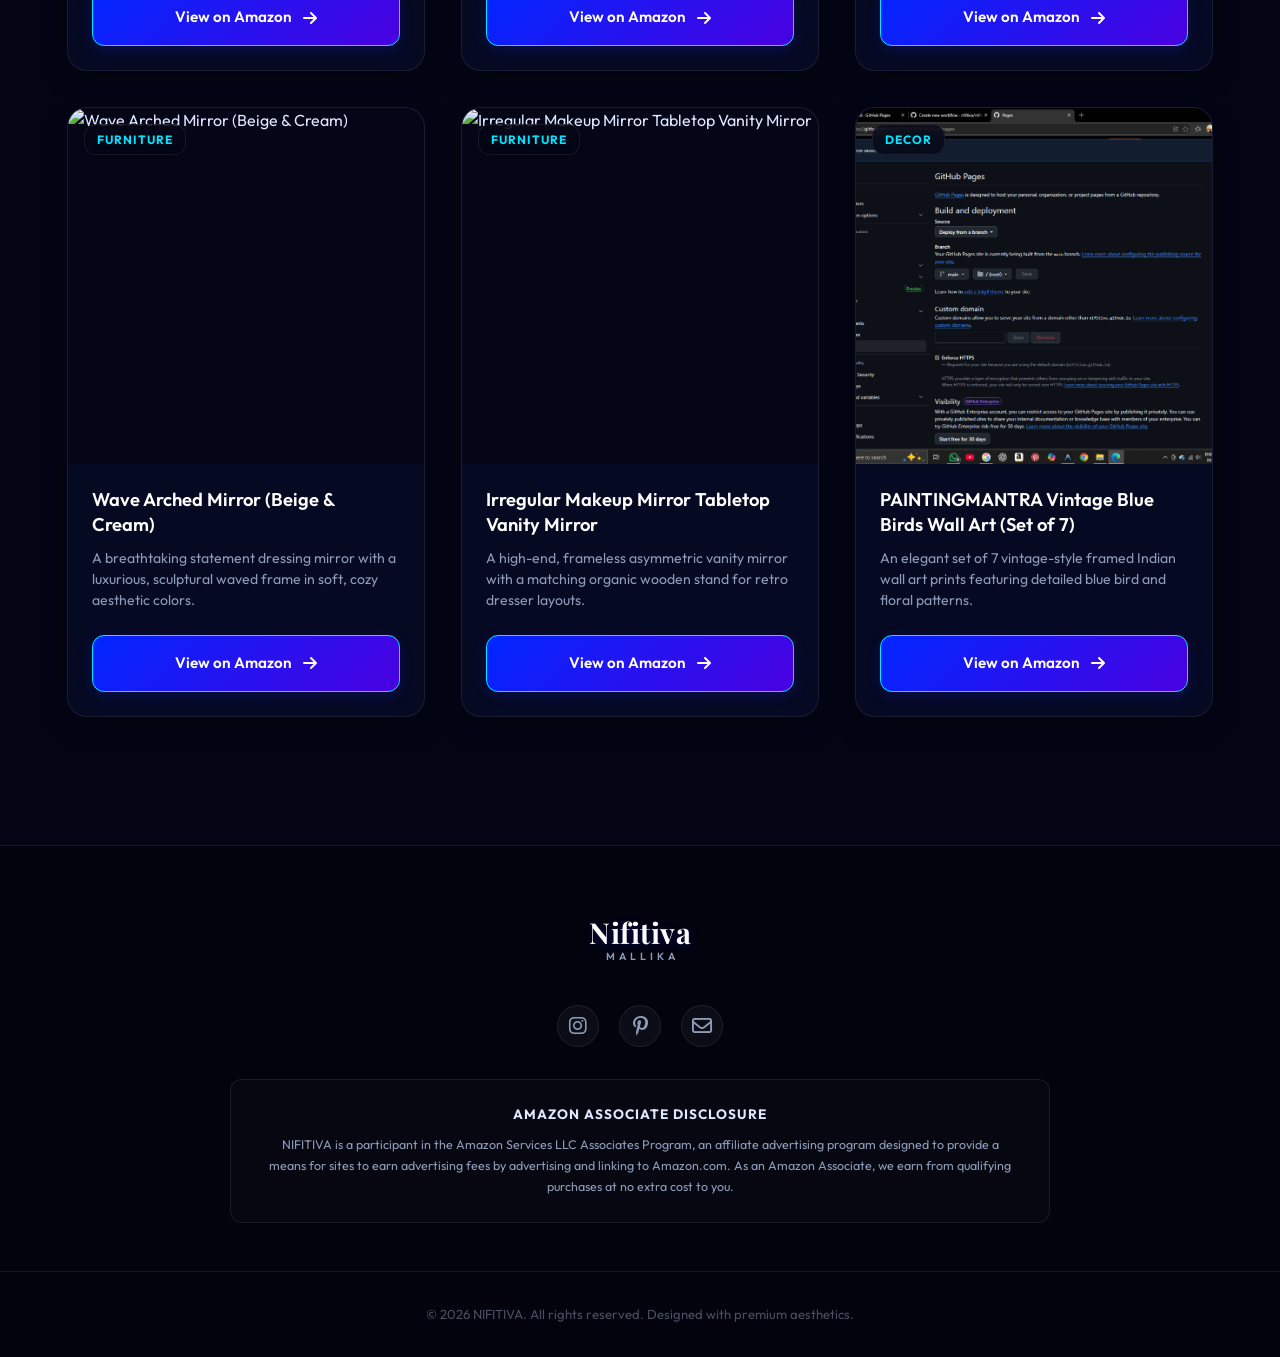
==== commit 1816df03: "Fix script tag: import products.js for dynamic database loading" ====
--- a/index.html
+++ b/index.html
@@ -148,6 +148,8 @@
     <span id="toast-text">Affiliate link copied successfully!</span>
   </div>
 
+  <!-- Dynamic Products Database -->
+  <script src="products.js?v=2.1"></script>
   <!-- Main JavaScript File -->
   <script src="script.js?v=2.1"></script>
 </body>
